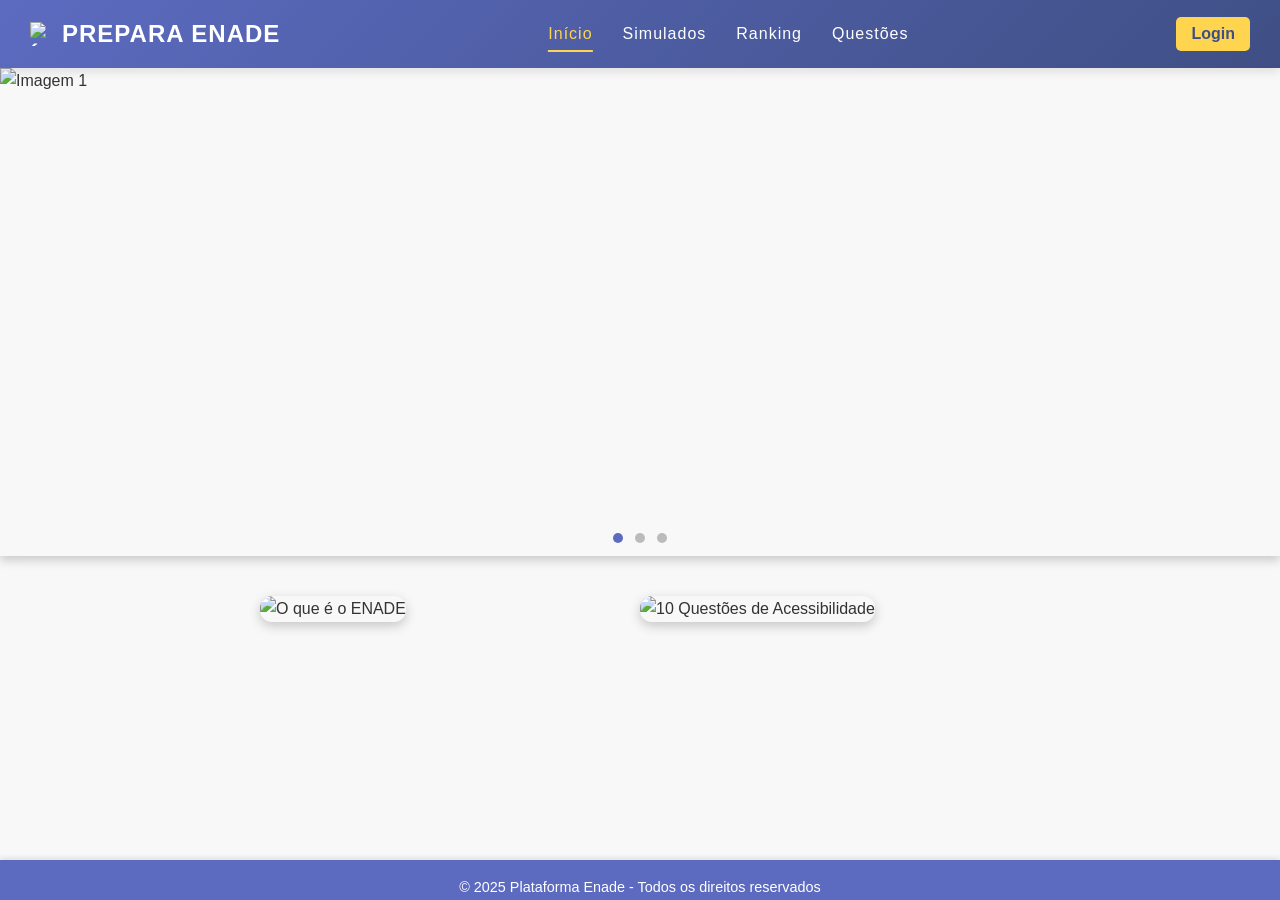
==== public/index.html @ 66a27e30 "Add files via upload" ====
<!DOCTYPE html>
<html lang="pt-br">
<head>
    <meta charset="UTF-8">
    <meta name="viewport" content="width=device-width, initial-scale=1.0">
    <title>Prepara Enade</title>
    <link rel="stylesheet" href="styles.css">
    <link rel="icon" type="image/x-icon" href="img/icon.png">
</head>
<body>
    <header>
        <a href="index.html" class="logo">
          <img src="img/icon.png" alt="Ícone de livro" class="logo-icon">
          Prepara Enade
        </a>          
        <nav>
            <div class="hamburger" onclick="toggleMenu()">☰</div>
            <ul>
                <li><a href="index.html">Início</a></li>
                <li><a href="simulados.html">Simulados</a></li>
                <li><a href="ranking.html">Ranking</a></li>
                <li><a href="questoes.html">Questões</a></li>
            </ul>
        </nav>
        <div id="login-area">
            <button class="btn-login" onclick="window.location.href='login.html'">Login</button>
        </div>
    </header>
    
    <section class="carousel">
            <div class="slides">
                <img src="img/1.png" alt="Imagem 1">
                <img src="img/2.png" alt="Imagem 2">
                <img src="img/3.png" alt="Imagem 3">
            </div>
            <div class="dots">
                <span class="dot active"></span>
                <span class="dot"></span>
                <span class="dot"></span>
            </div>
    </section>
     <section class="posters">
  <div class="poster" id="enade-poster" onclick="mostrarVideoEnade()">
    <img src="img/O que é o ENADE_.png" alt="O que é o ENADE">
  </div>
  <div class="poster" onclick="window.location.href='10quest.html'">
    <img src="img/10quest.png" alt="10 Questões de Acessibilidade">
  </div>
  <div id="video-container" style="margin-top: 20px;"></div>
</section>
    <div id="custom-alert" class="custom-alert">
    <div class="alert-box">
        <p>Você precisa estar logado para acessar essa área.</p>
        <button onclick="closeAlert()">OK</button>
    </div>
</div>    

    <footer>
        <p>&copy; 2025 Plataforma Enade - Todos os direitos reservados</p>
    </footer>

<script>
    document.addEventListener("DOMContentLoaded", function () {
        let links = document.querySelectorAll("nav ul li a");
        let currentPage = window.location.pathname.split("/").pop();
        links.forEach(link => {
            if (link.getAttribute("href") === currentPage) {
                link.classList.add("active");
            }
        });

        let currentSlide = 0;
        const slides = document.querySelector(".slides");
        const dots = document.querySelectorAll(".dot");

        function showSlide(index) {
            slides.style.transform = `translateX(-${index * 100}%)`;
            dots.forEach(dot => dot.classList.remove("active"));
            dots[index].classList.add("active");
        }

        function nextSlide() {
            currentSlide = (currentSlide + 1) % 3;
            showSlide(currentSlide);
        }

        setInterval(nextSlide, 4000);

        dots.forEach((dot, index) => {
            dot.addEventListener("click", () => {
                currentSlide = index;
                showSlide(currentSlide);
            });
        });

        const user = JSON.parse(localStorage.getItem('user'));
const loginArea = document.getElementById('login-area');

if (user && loginArea) {
    const displayName = user.nickname ? user.nickname : user.name;
    const profilePhoto = user.foto ? user.foto : 'img/Animais/do-utilizador.png';

    loginArea.innerHTML = `
        <div class="user-info" onclick="window.location.href='perfil.html'" style="cursor: pointer;">
            <img src="${profilePhoto}" alt="Foto de Perfil" class="profile-photo">
            <span class="user-name">${displayName}</span>
            <button onclick="logout(event)" class="btn-login">Sair</button>
        </div>
        
    `;
}

        // ✅ Aqui dentro o user está definido corretamente
        document.querySelectorAll("nav ul li a").forEach(link => {
            const href = link.getAttribute("href");
            if ((href === "ranking.html" || href === "questoes.html") && !user) {
                link.addEventListener("click", function (e) {
                    e.preventDefault();
                    showAlert();
                });
            }
        });
    });
function showAlert() {
    const alert = document.getElementById("custom-alert");
    if (alert) {
        alert.style.display = "flex";
    }
}

function closeAlert() {
    window.location.href = "login.html";
}
function logout(event) {
        event.stopPropagation();
        localStorage.removeItem('user');
        window.location.href = 'index.html';
    }
function mostrarVideoEnade() {
    const container = document.getElementById('video-container');

    // Se o vídeo já estiver lá, não adiciona de novo (ou pode alternar visibilidade)
    if (container.innerHTML.trim() !== '') {
      container.innerHTML = ''; // fecha o vídeo se clicar novamente
      return;
    }

    // Insere o vídeo com controles
    container.innerHTML = `
      <video width="640" height="360" controls autoplay>
        <source src="img/O que é o ENADE？.mp4" type="video/mp4">
        Seu navegador não suporta o elemento de vídeo.
      </video>
    `;
    container.scrollIntoView({ behavior: 'smooth' });
  }
</script>
</body>
</html>
---- public/styles.css ----
/* Estilos Globais */
* {
  margin: 0;
  padding: 0;
  box-sizing: border-box;
}

body {
  font-family: 'Segoe UI', Tahoma, Geneva, Verdana, sans-serif;
  background-color: #f8f8f8;
  color: #333;
  line-height: 1.6;
  height: 100%;
  padding-bottom: 60px;
}

/* Layout Principal */
main {
  display: flex;
  justify-content: center;
  align-items: center;
  min-height: 80vh;
  padding: 20px;
}

.form-wrapper {
  width: 100%;
  max-width: 800px;
  padding: 30px;
  background-color: #ffffff;
  border-radius: 10px;
  box-shadow: 0 0 15px rgba(0, 0, 0, 0.1);
  color: #333;
}

/* Cabeçalho */
header {
  background: linear-gradient(135deg, #5C6BC0, #3f4f85);
  display: flex;
  align-items: center;
  justify-content: space-between;
  padding: 15px 30px;
  box-shadow: 0 4px 10px rgba(0, 0, 0, 0.1);
  width: 100%;
  position: relative;
  top: 0;
  left: 0;
  z-index: 1000;
}

.logo {
  text-decoration: none;
  font-size: 1.5rem;
  font-weight: bold;
  color: white;
  text-transform: uppercase;
  letter-spacing: 1px;
  display: flex;
  align-items: center;
  gap: 8px;
}

.logo-icon {
  width: 24px;
  height: 24px;
}

/* Navegação */
nav ul {
  list-style: none;
  display: flex;
  gap: 30px;
}

nav ul li {
  position: relative;
}

nav ul li a {
  color: white;
  text-decoration: none;
  font-size: 1rem;
  font-weight: 500;
  letter-spacing: 1px;
  transition: all 0.3s ease;
}

nav ul li a:hover {
  color: #FFD54F;
  transform: scale(1.1);
}

nav ul li a::after {
  content: '';
  position: absolute;
  width: 0;
  height: 2px;
  background-color: #FFD54F;
  bottom: -5px;
  left: 50%;
  transform: translateX(-50%);
  transition: width 0.3s ease;
}

nav ul li a:hover::after,
nav ul li a.active::after {
  width: 100%;
}

nav ul li a.active {
  color: #FFD54F;
  transform: scale(1.1);
}

/* Login */
.btn-login {
  background: #FFD54F;
  color: #3f4f85;
  border: none;
  padding: 8px 15px;
  font-size: 1rem;
  font-weight: bold;
  cursor: pointer;
  border-radius: 5px;
  transition: background 0.3s ease;
}

.btn-login:hover {
  background: #ffcc00;
}

.user-name {
  color: white;
  font-weight: bold;
  padding: 8px 12px;
  border-radius: 5px;
}

/* Menu Responsivo */
.hamburger {
  display: none;
  font-size: 2rem;
  color: white;
  cursor: pointer;
}

@media (max-width: 768px) {
  nav ul {
    display: none;
    flex-direction: column;
    position: absolute;
    top: 60px;
    right: 0;
    background: #3f4f85;
    width: 200px;
    padding: 15px;
    border-radius: 10px;
  }

  nav ul.show {
    display: flex;
  }

  .hamburger {
    display: block;
  }
}

/* Títulos */
h2 {
  text-align: center;
  margin-bottom: 20px;
}

/* Formulários */
form {
  display: flex;
  flex-direction: column;
  gap: 15px;
}

form label {
  font-size: 1rem;
  color: #555;
  text-align: left;
}

form input {
  padding: 12px;
  font-size: 1rem;
  border: 1px solid #ddd;
  border-radius: 8px;
  transition: border-color 0.3s ease;
}

form input:focus {
  border-color: #5C6BC0;
  outline: none;
}

form .btn {
  background: #5C6BC0;
  color: white;
  padding: 12px;
  font-size: 1.1rem;
  font-weight: bold;
  border: none;
  border-radius: 8px;
  cursor: pointer;
  transition: background-color 0.3s ease, transform 0.2s ease;
}

form .btn:hover {
  background: #3f4f85;
  transform: translateY(-2px);
}

form .btn:active {
  transform: translateY(0);
}

/* Filtros */
.filtro-questoes {
  display: flex;
  justify-content: center;
  gap: 20px;
  margin: 40px auto 20px;
  flex-wrap: wrap;
  align-self: flex-start;
}

.filtro-questoes select {
  padding: 10px;
  border-radius: 5px;
  border: 1px solid #ccc;
  min-width: 150px;
}

/* Questões */
.questoes-lista {
  max-width: 800px;
  margin: 0 auto;
}

.questao {
  background-color: #f9f9f9;
  border: 1px solid #ddd;
  padding: 20px;
  border-radius: 8px;
  margin-bottom: 20px;
}

.questao h3 {
  margin-bottom: 10px;
}
.cabecalho-questao {
  display: flex;
  flex-wrap: wrap;
  gap: 10px;
  font-size: 14px;
  margin-bottom: 8px;
  padding: 6px 12px;
  background-color: #f5f5f5;
  border-left: 4px solid #3b82f6;
  border-radius: 4px;
}

.tag-info {
  color: #333;
  font-weight: normal; /* mantém o texto normal */
}

.tag-info strong {
  font-weight: bold; /* só o título fica em negrito */
}


/* Alternativas */
.alternativas {
  display: flex;
  flex-direction: column;
  gap: 10px;
  margin-top: 10px;
}

.alternativa-item {
  display: flex;
  align-items: center;
  cursor: pointer;
  font-size: 16px;
  user-select: none;
  padding: 5px;
  border-radius: 6px;
  transition: background-color 0.2s ease;
}

.alternativa-item input[type="radio"] {
  display: none;
}

.circulo {
  width: 30px;
  height: 30px;
  border-radius: 50%; /* garante formato circular */
  background-color: white;
  border: 2px solid #5C6BC0;
  display: flex;
  align-items: center;
  justify-content: center;
  font-weight: normal;
  color: #5C6BC0;
  box-sizing: border-box; /* evita que padding/border quebre o tamanho */
  flex-shrink: 0; /* impede que ele encolha em layouts flexíveis */
  margin-right: 10px;
}


/* Correta */
.alternativa-item.correta .circulo,
.alternativa-item.correta .texto-alt {
  background-color: #28a745;
  color: white;
}

/* Incorreta */
.alternativa-item.errada .circulo,
.alternativa-item.errada .texto-alt {
  background-color: #dc3545;
  color: white;
}
.alternativa-item input[type="radio"]:checked + .circulo {
  background-color: #5C6BC0; /* Azul */
  border-color: #4a58a8;
  color: white;
}

/* Botão Responder */
.btn-responder {
  margin-top: 10px;
  margin-right: 10px;
  padding: 6px 12px;
  background-color: #5C6BC0;
  color: white;
  border: none;
  border-radius: 6px;
  cursor: pointer;
}

.btn-responder:hover {
  background-color: #4a58a8;
}
.comentario {
  background-color: #d4edda; /* verde bem claro */
  border-left: 5px solid #28a745; /* verde mais escuro na borda */
  padding: 10px;
  margin-top: 10px;
  font-size: 0.95rem;
  border-radius: 5px;
  color: #155724;
  display: none;
}

/* Feedback */
.feedback {
  font-weight: bold;
  display: inline-block;
  vertical-align: middle;
  margin-left: 8px;
}

/* Rodapé */
footer {
  background: #5C6BC0;
  color: white;
  text-align: center;
  padding: 1px;
  font-size: 0.9rem;
  position: fixed;
  width: 100%;
  bottom: 0;
  left: 0;
  box-shadow: 0 -2px 5px rgba(0, 0, 0, 0.1);
}

/* Carousel */
.carousel {
  position: relative;
  max-width: 100%;
  overflow: hidden;
  margin: 0;
  box-shadow: 0 4px 10px rgba(0, 0, 0, 0.2);
}

.slides {
  display: flex;
  width: 100%;
  height: 50vh;
  transition: transform 0.5s ease-in-out;
}

.slides img {
  width: 100%;
  height: 100%;
  object-fit: cover;
  flex-shrink: 0;
  border-radius: 0;
}

.dots {
  text-align: center;
  margin-top: 10px;
}

.dot {
  display: inline-block;
  width: 10px;
  height: 10px;
  margin: 5px 4px;
  background-color: #bbb;
  border-radius: 50%;
  cursor: pointer;
  transition: background-color 0.3s ease;
}

.dot.active {
  background-color: #5C6BC0;
}

p {
  text-align: center;
  margin-top: 15px;
}

p a {
  color: #5C6BC0;
  text-decoration: none;
  font-weight: bold;
}

p a:hover {
  text-decoration: underline;
}
.container {
  background: #fff;
  border-radius: 12px;
  padding: 24px;
  box-shadow: 0 2px 10px rgba(0,0,0,0.05);
  margin-bottom: 24px;
}

.topo-questoes {
  position: relative;
  display: flex;
  justify-content: center;
  align-items: center;
  margin-bottom: 16px;
}

#btn-filtro {
  background-color: #5C6BC0;
  color: white;
  border: none;
  padding: 8px 16px;
  border-radius: 8px;
  cursor: pointer;
  font-weight: bold;
  transition: background-color 0.3s ease;
  position: absolute;
  right: 0;
}

#btn-filtro:hover {
  background-color: #4a58a8;
}

.filtro-questoes {
  margin-top: 16px;
  display: flex;
  flex-wrap: wrap;
  gap: 16px;
}
#btn-gerar-simulado {
  display: block;
  margin: 24px auto 0;
  padding: 12px 24px;
  background-color: #5C6BC0;
  color: white;
  font-size: 1.1rem;
  font-weight: bold;
  border: none;
  border-radius: 8px;
  cursor: pointer;
  box-shadow: 0 4px 10px rgba(0,0,0,0.1);
  transition: background-color 0.3s ease, transform 0.2s ease;
}

#btn-gerar-simulado:hover {
  background-color: #4a58a8;
  transform: translateY(-2px);
}

#btn-gerar-simulado:active {
  transform: translateY(0);
}
.cp-filtro {
  background-color: #f9f9fb;
  border: 1px solid #ddd;
  border-radius: 10px;
  padding: 20px 25px;
  margin-top: 30px;
  max-height: 380px;
  overflow-y: auto;
  min-width: 160px;
  flex: 1;
  display: block;
  margin-bottom: 6px;
  font-size: 0.95rem;
  color: #333;
  cursor: pointer;
  user-select: none;
}

.cp-filtro h3 {
  text-align: center;
  text-transform: capitalize;
  font-size: 1rem;
  margin-bottom: 8px;
  color: #5C6BC0;
  font-weight: bold;
}

.cp-filtro label {
  display: block;
  margin-bottom: 8px;
  font-size: 0.95rem;
  color: #333;
  cursor: pointer;
  user-select: none;
}

.cp-filtro input[type="checkbox"],
.cp-filtro input[type="radio"] {
  margin-right: 10px;
  cursor: pointer;
  accent-color: #5C6BC0;
  vertical-align: middle;
}

.cp-filtro input[type="checkbox"]:focus,
.cp-filtro input[type="radio"]:focus {
  outline: 2px solid #5C6BC0;
  outline-offset: 2px;
}

.cp-filtro::-webkit-scrollbar {
  width: 6px;
}

.cp-filtro::-webkit-scrollbar-thumb {
  background-color: #5C6BC0;
  border-radius: 3px;
}

.cp-filtro::-webkit-scrollbar-track {
  background-color: #f1f1f1;
}

.cp-filtro .descricao {
  font-size: 0.9rem;
  color: #666;
  margin-bottom: 12px;
  line-height: 1.3;
}

.cp-filtro .btn-apply {
  display: inline-block;
  margin-top: 15px;
  background-color: #5C6BC0;
  color: white;
  border: none;
  padding: 10px 24px;
  border-radius: 6px;
  font-weight: 600;
  cursor: pointer;
  transition: background-color 0.25s ease;
}

.cp-filtro .btn-apply:hover {
  background-color: #3949ab;
}

.senha-wrapper {
  position: relative;
}

.senha-wrapper input[type="password"],
.senha-wrapper input[type="text"] {
  width: 100%;
  padding-right: 40px;
}

.toggle-senha {
  position: absolute;
  right: 10px;
  top: 50%;
  transform: translateY(-50%);
  cursor: pointer;
  font-size: 1.2rem;
  color: #5C6BC0;
}

.foto-opcao {
  width: 70px;
  height: 70px;
  border-radius: 50%;
  cursor: pointer;
  border: 2px solid transparent;
  object-fit: cover;
  transition: border-color 0.3s;
}

.foto-opcao.selecionada {
  border-color: #3a86ff;
}

label {
  display: block;
}



input[readonly] {
  background-color: #eee;
  cursor: not-allowed;
}

.btn {
  margin-top: 20px;
  padding: 10px;
  width: 100%;
  font-size: 16px;
  font-weight: bold;
  background-color: #3a86ff;
  border: none;
  border-radius: 4px;
  color: white;
  cursor: pointer;
}

.btn:disabled {
  background-color: #999;
  cursor: not-allowed;
}

#fotos-container {
  display: flex;
  gap: 10px;
  margin-top: 5px;
  flex-wrap: wrap;
}

/* Custom select estilos */
.custom-select {
  position: relative;
  user-select: none;
  width: 100%;
  margin-top: 5px;
}

.pais-selecionado {
  display: flex;
  align-items: center;
  gap: 8px;
  padding: 8px;
  border: 1px solid #aaa;
  border-radius: 4px;
  background: white;
  cursor: pointer;
}

.pais-selecionado img {
  width: 24px;
  height: 16px;
  object-fit: cover;
  border: 1px solid #ccc;
  border-radius: 2px;
}

.lista-paises {
  position: absolute;
  top: 100%;
  left: 0;
  right: 0;
  max-height: 200px;
  overflow-y: auto;
  border: 1px solid #aaa;
  border-top: none;
  background: white;
  z-index: 10;
  list-style: none;
  margin: 0;
  padding: 0;
  display: none;
}

.lista-paises.visible {
  display: block;
}

.lista-paises li {
  padding: 8px;
  cursor: pointer;
  display: flex;
  align-items: center;
  gap: 8px;
}

.lista-paises li:hover {
  background-color: #e6f0ff;
}

.lista-paises img {
  width: 24px;
  height: 16px;
  object-fit: cover;
  border: 1px solid #ccc;
  border-radius: 2px;
}
.custom-alert {
    display: none;
    position: fixed;
    top: 0;
    left: 0;
    width: 100%;
    height: 100%;
    background-color: rgba(0,0,0,0.6);
    justify-content: center;
    align-items: center;
    z-index: 1000;
}

.alert-box {
    background: #fff;
    padding: 20px 30px;
    border-radius: 10px;
    box-shadow: 0 0 20px rgba(0,0,0,0.3);
    text-align: center;
    font-family: Arial, sans-serif;
}

.alert-box p {
    margin-bottom: 15px;
    font-size: 16px;
    color: #333;
}

.alert-box button {
    padding: 8px 16px;
    border: none;
    background-color: #5C6BC0;
    color: white;
    border-radius: 5px;
    cursor: pointer;
    font-weight: bold;
}

.alert-box button:hover {
    background-color:  #3f4f85;
}
.user-info {
  display: flex;
  align-items: center;
  gap: 8px;
}

.profile-photo {
  width: 35px;
  height: 35px;
  border-radius: 50%;
  object-fit: cover;
  border: 2px solid #5C6BC0;
}
.posters {
  display: flex;
  justify-content: center;
  gap: 30px;
  padding: 40px 20px;
  flex-wrap: wrap;
}

.poster {
  cursor: pointer;
  transition: transform 0.3s, box-shadow 0.3s;
  max-width: 350px;
  width: 100%;
}

.poster img {
  width: 100%;
  border-radius: 12px;
  box-shadow: 0 4px 12px rgba(0, 0, 0, 0.2);
}

.poster:hover {
  transform: scale(1.03);
  box-shadow: 0 6px 18px rgba(0, 0, 0, 0.25);
}
.btn-editar {
  float: right;
  margin-top: -40px;
  margin-right: 10px;
  background-color: #5C6BC0;
  color: white;
  border: none;
  padding: 8px 16px;
  border-radius: 8px;
  cursor: pointer;
  font-weight: bold;
  transition: background-color 0.3s;
}
.btn-editar:hover {
  background-color: #3f4f85;
}

.mensagem-erro {
    margin-top: 10px;
    color: red;
    font-weight: bold;
}
.message {
  margin: 10px 0;
  padding: 10px;
  border-radius: 6px;
  font-size: 15px;
  text-align: center;
}

.message.error {
  background-color: #f8d7da;
  color: #842029;
  border: 1px solid #f5c2c7;
  margin-top: 10px;
  font-weight: bold;
}

.message.success {
  background-color: #d1e7dd;
  color: #0f5132;
  border: 1px solid #badbcc;
}
.filtro-checkbox {
  max-height: 160px;        /* altura máxima da caixa */
  overflow-y: auto;         /* ativa rolagem vertical se necessário */
  border: 1px solid #ccc;   /* borda leve para separar visualmente */
  padding: 8px 12px;
  border-radius: 8px;
  background-color: #fff;
  min-width: 160px;
  flex: 1;
}

.filtro-checkbox h3 {
  text-align: center;           /* Centraliza o texto */
  text-transform: capitalize;   /* Primeira letra maiúscula */
  font-size: 1rem;
  margin-bottom: 8px;
  color: #5C6BC0;
  font-weight: bold;
}

.filtro-checkbox label {
  display: block;
  margin-bottom: 4px;
  font-size: 0.95rem;
  cursor: pointer;
}
.ranking-tabela table {
    width: 100%;
    border-collapse: collapse;
    margin-top: 1rem;
}

.ranking-tabela th,
.ranking-tabela td {
    border: 1px solid #ccc;
    padding: 8px;
    text-align: center;
}

.ranking-bandeira {
    display: inline-block;
    height: 20px;
    object-fit: cover;
    vertical-align: middle;
}
.ranking-foto {
    width: 30px;
    height: 30px;
    border-radius: 50%;
    object-fit: cover;
    vertical-align: middle;
}
.linha-usuario-logado {
  background-color: #fff9c4; /* amarelo claro */
  border-left: 5px solid #fbc02d; /* amarelo mais forte */
  font-weight: bold;
}
  .modal {
    position: fixed;
    top: 0; left: 0;
    width: 100%; height: 100%;
    background-color: rgba(0,0,0,0.5);
    display: flex;
    justify-content: center;
    align-items: center;
  }
  .modal.hidden {
    display: none;
  }
  .modal-content {
    background: white;
    padding: 20px;
    width: 90%;
    max-width: 500px;
    border-radius: 10px;
  }
  #lista-usuarios li {
    display: flex;
    justify-content: space-between;
    padding: 5px 0;
  }
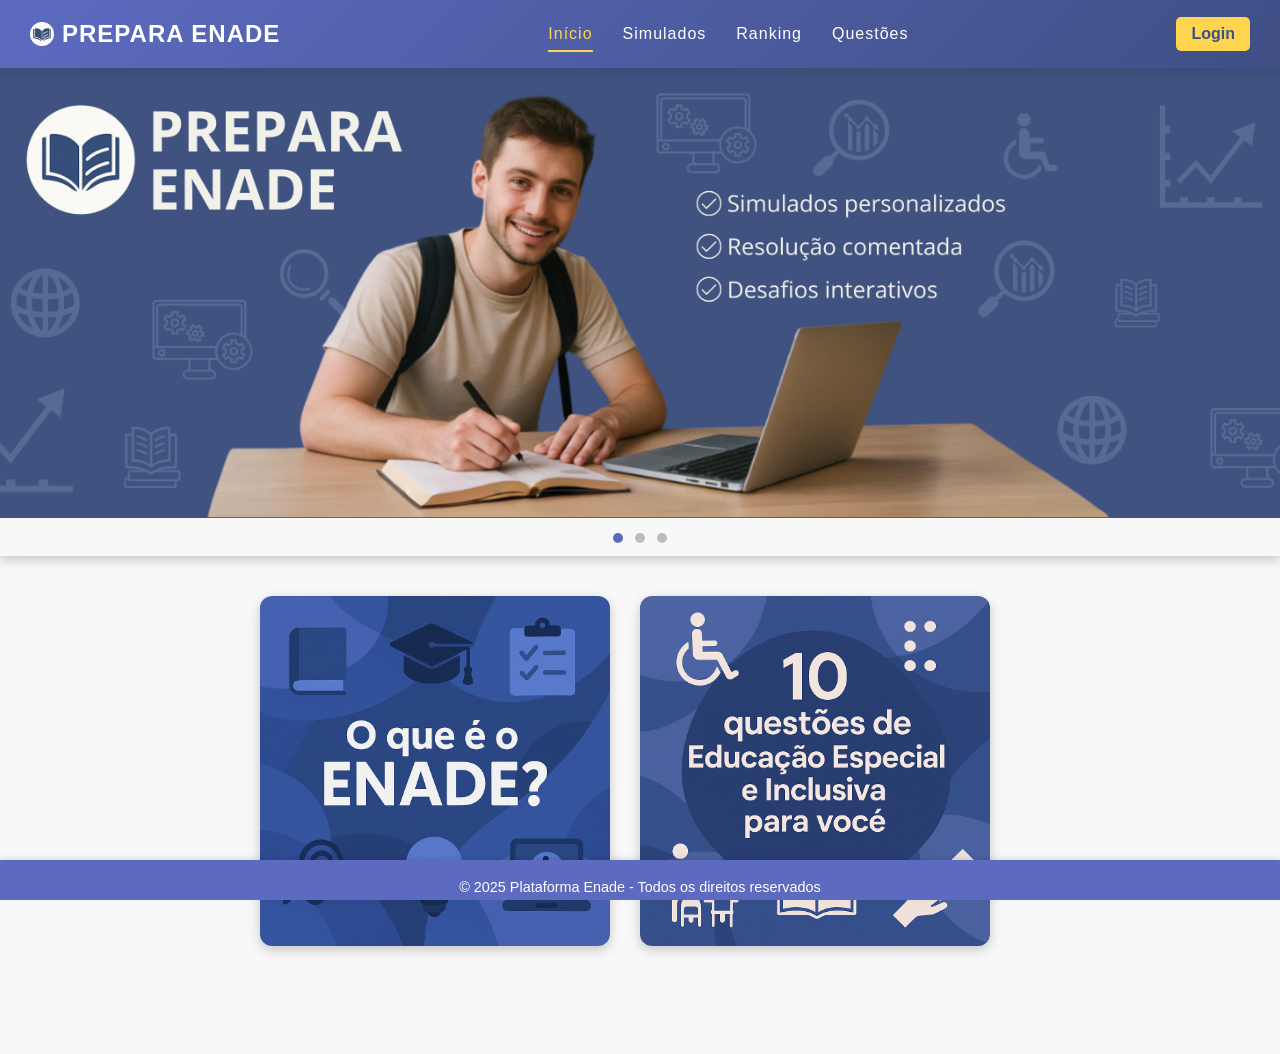
==== commit b3e72ef4: "Update index.html" ====
--- a/public/index.html
+++ b/public/index.html
@@ -148,7 +148,7 @@
     // Insere o vídeo com controles
     container.innerHTML = `
       <video width="640" height="360" controls autoplay>
-        <source src="img/O que é o ENADE？.mp4" type="video/mp4">
+        <source src="img/oque-e-enade.mp4" type="video/mp4">
         Seu navegador não suporta o elemento de vídeo.
       </video>
     `;
